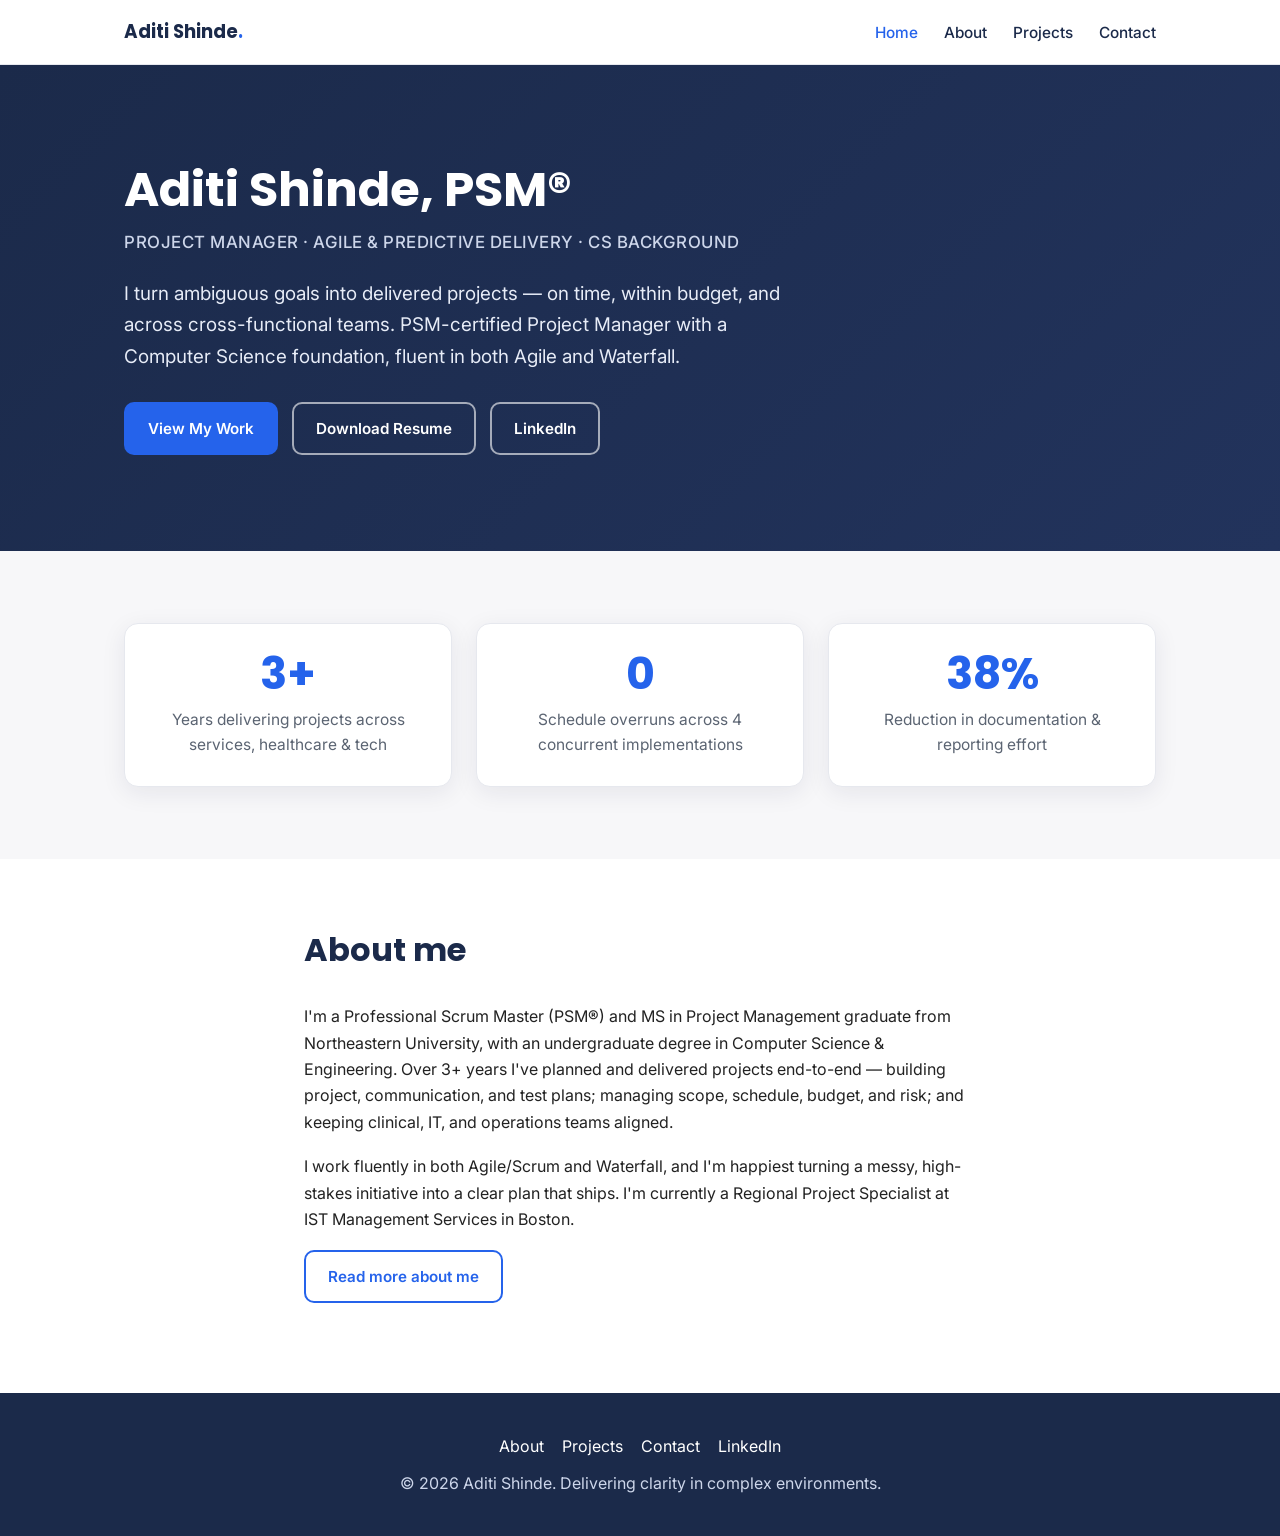
==== index.html @ d598a5fb "Add files via upload" ====
<!DOCTYPE html>
<html lang="en">
<head>
<meta charset="UTF-8">
<meta name="viewport" content="width=device-width, initial-scale=1.0">
<title>Aditi Shinde — Project Manager (PSM®)</title>
<meta name="description" content="Aditi Shinde — PSM-certified Project Manager with a Computer Science background. Agile and Waterfall delivery across services, healthcare, and technology.">
<link rel="preconnect" href="https://fonts.googleapis.com">
<link rel="preconnect" href="https://fonts.gstatic.com" crossorigin>
<link href="https://fonts.googleapis.com/css2?family=Inter:wght@400;500;600&family=Poppins:wght@500;600;700&display=swap" rel="stylesheet">
<link rel="stylesheet" href="styles.css">
</head>
<body>

<nav class="nav">
  <div class="container">
    <a class="brand" href="index.html">Aditi Shinde<span>.</span></a>
    <button class="nav-toggle" aria-label="Menu" onclick="document.getElementById('navlinks').classList.toggle('open')">☰</button>
    <ul class="nav-links" id="navlinks">
      <li><a class="active" href="index.html">Home</a></li>
      <li><a href="about.html">About</a></li>
      <li><a href="projects.html">Projects</a></li>
      <li><a href="contact.html">Contact</a></li>
    </ul>
  </div>
</nav>

<header class="hero">
  <div class="container">
    <h1>Aditi Shinde, PSM®</h1>
    <div class="role">Project Manager · Agile &amp; Predictive Delivery · CS Background</div>
    <p class="lead">I turn ambiguous goals into delivered projects — on time, within budget, and across cross-functional teams. PSM-certified Project Manager with a Computer Science foundation, fluent in both Agile and Waterfall.</p>
    <div class="actions">
      <a class="btn btn-primary" href="projects.html">View My Work</a>
      <a class="btn btn-outline" href="resume.pdf">Download Resume</a>
      <a class="btn btn-outline" href="https://www.linkedin.com/in/REPLACE-ME" target="_blank" rel="noopener">LinkedIn</a>
    </div>
  </div>
</header>

<section class="stats">
  <div class="container">
    <div class="stats-grid">
      <div class="stat"><div class="num">3+</div><div class="label">Years delivering projects across services, healthcare &amp; tech</div></div>
      <div class="stat"><div class="num">0</div><div class="label">Schedule overruns across 4 concurrent implementations</div></div>
      <div class="stat"><div class="num">38%</div><div class="label">Reduction in documentation &amp; reporting effort</div></div>
    </div>
  </div>
</section>

<section>
  <div class="container prose">
    <div class="section-head"><h2>About me</h2></div>
    <p>I'm a Professional Scrum Master (PSM®) and MS in Project Management graduate from Northeastern University, with an undergraduate degree in Computer Science &amp; Engineering. Over 3+ years I've planned and delivered projects end-to-end — building project, communication, and test plans; managing scope, schedule, budget, and risk; and keeping clinical, IT, and operations teams aligned.</p>
    <p>I work fluently in both Agile/Scrum and Waterfall, and I'm happiest turning a messy, high-stakes initiative into a clear plan that ships. I'm currently a Regional Project Specialist at IST Management Services in Boston.</p>
    <p><a class="btn btn-ghost" href="about.html">Read more about me</a></p>
  </div>
</section>

<footer class="footer">
  <div class="container">
    <div class="links">
      <a href="about.html">About</a>
      <a href="projects.html">Projects</a>
      <a href="contact.html">Contact</a>
      <a href="https://www.linkedin.com/in/REPLACE-ME" target="_blank" rel="noopener">LinkedIn</a>
    </div>
    <p>© 2026 Aditi Shinde. Delivering clarity in complex environments.</p>
  </div>
</footer>

</body>
</html>
---- styles.css ----
/* ===== Aditi Shinde — PM Portfolio ===== */
:root{
  --navy:#1B2A4A;
  --navy-2:#22335c;
  --accent:#2563EB;
  --accent-dark:#1d4ed8;
  --light:#F7F7F9;
  --line:#e6e8ee;
  --text:#222222;
  --muted:#5b6472;
  --white:#ffffff;
  --maxw:1080px;
  --radius:14px;
  --shadow:0 6px 24px rgba(20,30,60,.08);
}
*{box-sizing:border-box;margin:0;padding:0}
html{scroll-behavior:smooth}
body{
  font-family:'Inter',system-ui,-apple-system,Segoe UI,Roboto,Arial,sans-serif;
  color:var(--text);line-height:1.65;background:var(--white);
  -webkit-font-smoothing:antialiased;
}
h1,h2,h3,h4,.brand{font-family:'Poppins','Inter',sans-serif;line-height:1.2;color:var(--navy)}
a{color:var(--accent);text-decoration:none}
a:hover{text-decoration:underline}
.container{max-width:var(--maxw);margin:0 auto;padding:0 24px}
section{padding:72px 0}
.muted{color:var(--muted)}
.center{text-align:center}

/* ===== Nav ===== */
.nav{position:sticky;top:0;z-index:50;background:rgba(255,255,255,.92);
  backdrop-filter:saturate(180%) blur(8px);border-bottom:1px solid var(--line)}
.nav .container{display:flex;align-items:center;justify-content:space-between;height:64px}
.brand{font-weight:700;font-size:1.15rem;color:var(--navy)}
.brand span{color:var(--accent)}
.nav-links{display:flex;gap:26px;list-style:none}
.nav-links a{color:var(--navy);font-weight:500;font-size:.96rem}
.nav-links a.active{color:var(--accent)}
.nav-toggle{display:none;background:none;border:0;font-size:1.6rem;color:var(--navy);cursor:pointer}

/* ===== Buttons ===== */
.btn{display:inline-block;padding:12px 22px;border-radius:10px;font-weight:600;
  font-size:.95rem;cursor:pointer;border:2px solid transparent;transition:.15s}
.btn-primary{background:var(--accent);color:#fff}
.btn-primary:hover{background:var(--accent-dark);text-decoration:none}
.btn-outline{background:transparent;color:#fff;border-color:rgba(255,255,255,.6)}
.btn-outline:hover{background:rgba(255,255,255,.12);text-decoration:none}
.btn-ghost{background:transparent;color:var(--accent);border-color:var(--accent)}
.btn-ghost:hover{background:var(--accent);color:#fff;text-decoration:none}

/* ===== Hero ===== */
.hero{background:linear-gradient(135deg,var(--navy),var(--navy-2));color:#fff;padding:96px 0}
.hero h1{color:#fff;font-size:3rem;margin-bottom:10px}
.hero .role{color:#cdd6ea;font-weight:500;letter-spacing:.5px;font-size:1.05rem;margin-bottom:22px;text-transform:uppercase}
.hero p.lead{color:#e7ecf7;font-size:1.18rem;max-width:680px;margin-bottom:30px}
.hero .actions{display:flex;gap:14px;flex-wrap:wrap}

/* ===== Stats ===== */
.stats{background:var(--light)}
.stats-grid{display:grid;grid-template-columns:repeat(3,1fr);gap:24px}
.stat{background:#fff;border:1px solid var(--line);border-radius:var(--radius);
  padding:28px 24px;text-align:center;box-shadow:var(--shadow)}
.stat .num{font-family:'Poppins',sans-serif;font-size:2.8rem;font-weight:700;color:var(--accent);line-height:1}
.stat .label{margin-top:10px;color:var(--muted);font-size:.97rem}

/* ===== Generic section headings ===== */
.section-head{margin-bottom:34px}
.section-head h2{font-size:2rem}
.section-head p{color:var(--muted);margin-top:8px;max-width:680px}
.prose{max-width:720px}
.prose p{margin-bottom:18px}
.prose h3{margin:28px 0 12px;font-size:1.25rem}
.prose ul{margin:0 0 18px 20px}
.prose li{margin-bottom:8px}

/* ===== Cards / grid ===== */
.grid-2{display:grid;grid-template-columns:repeat(2,1fr);gap:26px}
.card{background:#fff;border:1px solid var(--line);border-radius:var(--radius);
  padding:28px;box-shadow:var(--shadow);transition:.18s}
.card:hover{transform:translateY(-3px);box-shadow:0 12px 30px rgba(20,30,60,.12)}
.card h3{font-size:1.25rem;margin-bottom:10px}
.card .tags{margin:14px 0 18px;color:var(--accent);font-size:.86rem;font-weight:600}
.meta-line{color:var(--muted);font-size:.92rem;margin-bottom:24px;
  padding-bottom:18px;border-bottom:1px solid var(--line)}

/* ===== Credentials columns ===== */
.cred-grid{display:grid;grid-template-columns:repeat(2,1fr);gap:24px;margin-top:30px}
.cred{background:var(--light);border:1px solid var(--line);border-radius:var(--radius);padding:22px}
.cred h4{font-size:1.05rem;margin-bottom:10px}
.cred ul{list-style:none}
.cred li{margin-bottom:7px;font-size:.95rem;color:#333}

/* ===== Experience ===== */
.exp{border-left:3px solid var(--accent);padding:4px 0 4px 22px;margin-bottom:26px}
.exp h3{font-size:1.12rem}
.exp .when{color:var(--muted);font-size:.9rem;margin:2px 0 8px}

/* ===== Contact ===== */
.contact-grid{display:grid;grid-template-columns:1fr 1fr;gap:30px;align-items:start}
.contact-card{background:var(--light);border:1px solid var(--line);border-radius:var(--radius);padding:28px}
.contact-card p{margin-bottom:10px}

/* ===== Footer ===== */
.footer{background:var(--navy);color:#cdd6ea;padding:40px 0;text-align:center}
.footer a{color:#fff}
.footer .links{margin-bottom:10px;display:flex;gap:18px;justify-content:center;flex-wrap:wrap}

/* ===== Back link ===== */
.back{display:inline-block;margin-bottom:18px;font-weight:600}

/* ===== Responsive ===== */
@media(max-width:820px){
  .nav-links{position:absolute;top:64px;left:0;right:0;background:#fff;flex-direction:column;
    gap:0;border-bottom:1px solid var(--line);display:none}
  .nav-links.open{display:flex}
  .nav-links li{padding:14px 24px;border-top:1px solid var(--line)}
  .nav-toggle{display:block}
  .stats-grid,.grid-2,.cred-grid,.contact-grid{grid-template-columns:1fr}
  .hero h1{font-size:2.3rem}
  .hero{padding:72px 0}
  section{padding:56px 0}
}
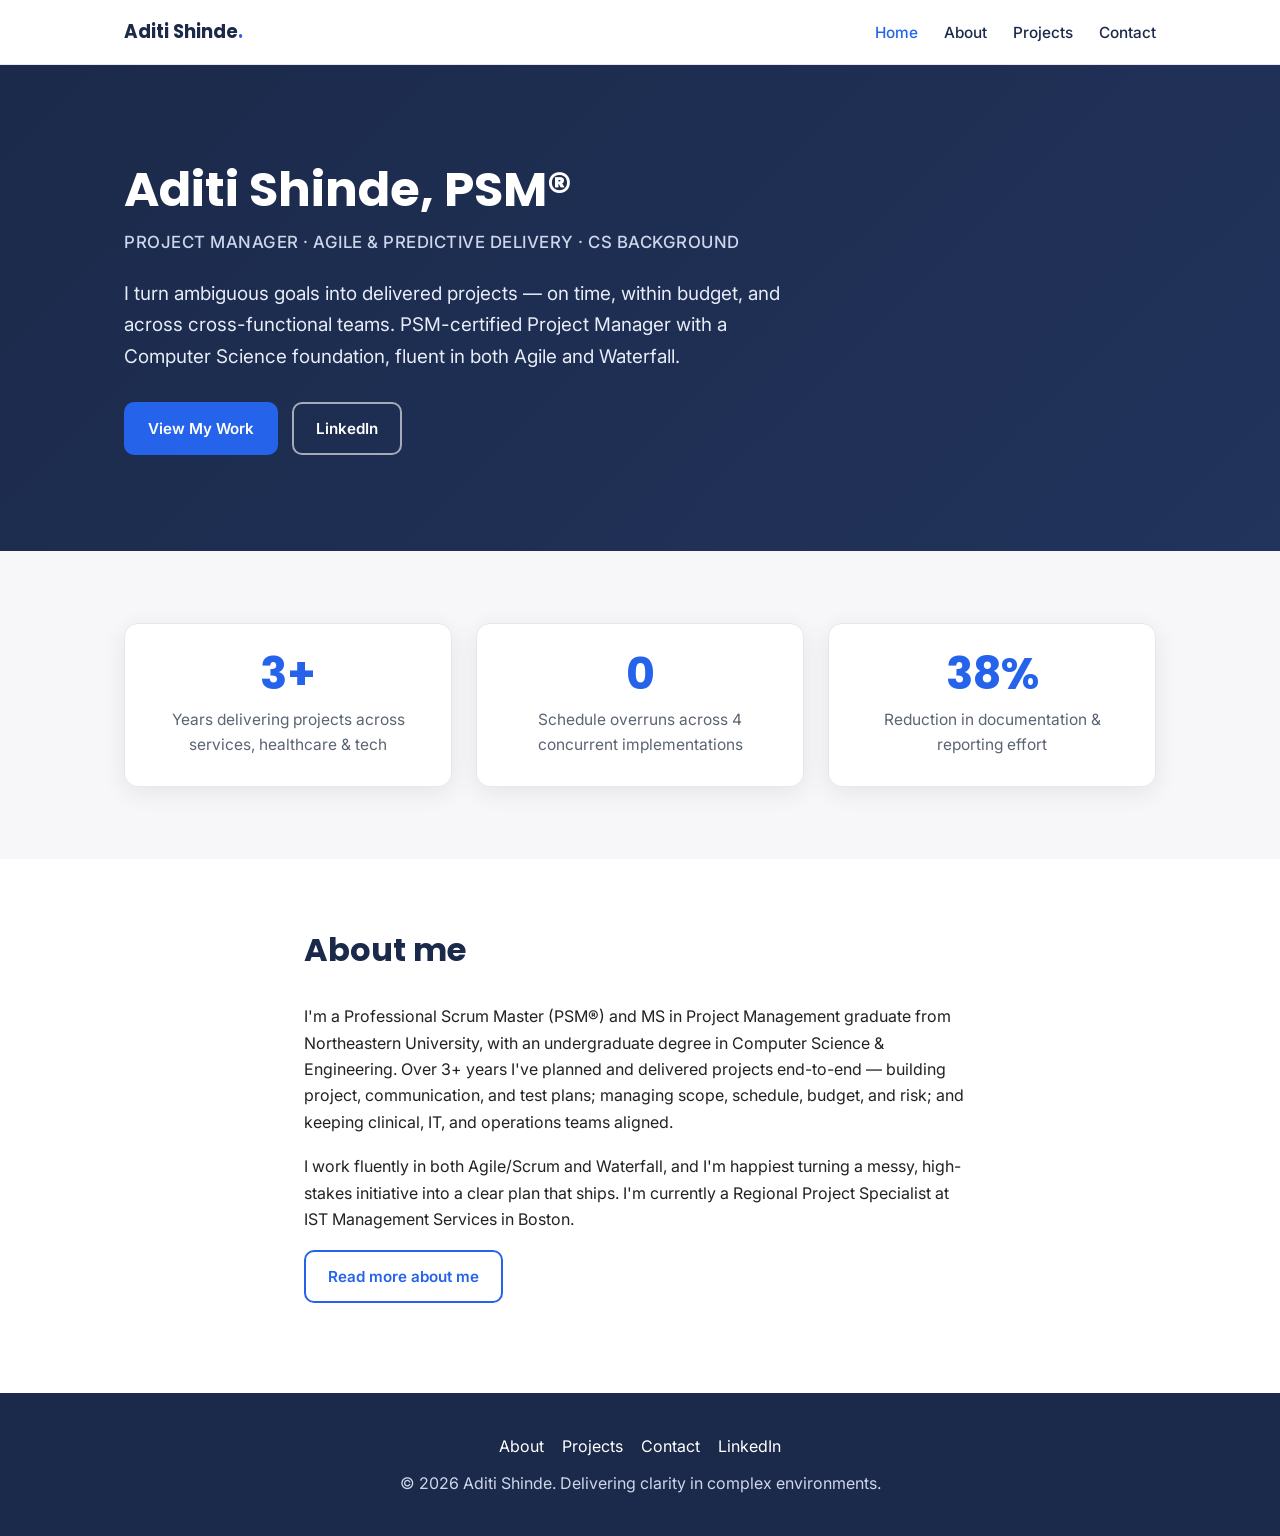
==== commit a69b1740: "Remove resume download and PDF file Co-Authored-By: Claude Opus 4.8 (1M context) <noreply@anthropic." ====
--- a/index.html
+++ b/index.html
@@ -32,8 +32,7 @@
     <p class="lead">I turn ambiguous goals into delivered projects — on time, within budget, and across cross-functional teams. PSM-certified Project Manager with a Computer Science foundation, fluent in both Agile and Waterfall.</p>
     <div class="actions">
       <a class="btn btn-primary" href="projects.html">View My Work</a>
-      <a class="btn btn-outline" href="resume.pdf">Download Resume</a>
-      <a class="btn btn-outline" href="https://www.linkedin.com/in/REPLACE-ME" target="_blank" rel="noopener">LinkedIn</a>
+      <a class="btn btn-outline" href="https://www.linkedin.com/in/aditishinde29/" target="_blank" rel="noopener">LinkedIn</a>
     </div>
   </div>
 </header>
@@ -63,7 +62,7 @@
       <a href="about.html">About</a>
       <a href="projects.html">Projects</a>
       <a href="contact.html">Contact</a>
-      <a href="https://www.linkedin.com/in/REPLACE-ME" target="_blank" rel="noopener">LinkedIn</a>
+      <a href="https://www.linkedin.com/in/aditishinde29/" target="_blank" rel="noopener">LinkedIn</a>
     </div>
     <p>© 2026 Aditi Shinde. Delivering clarity in complex environments.</p>
   </div>
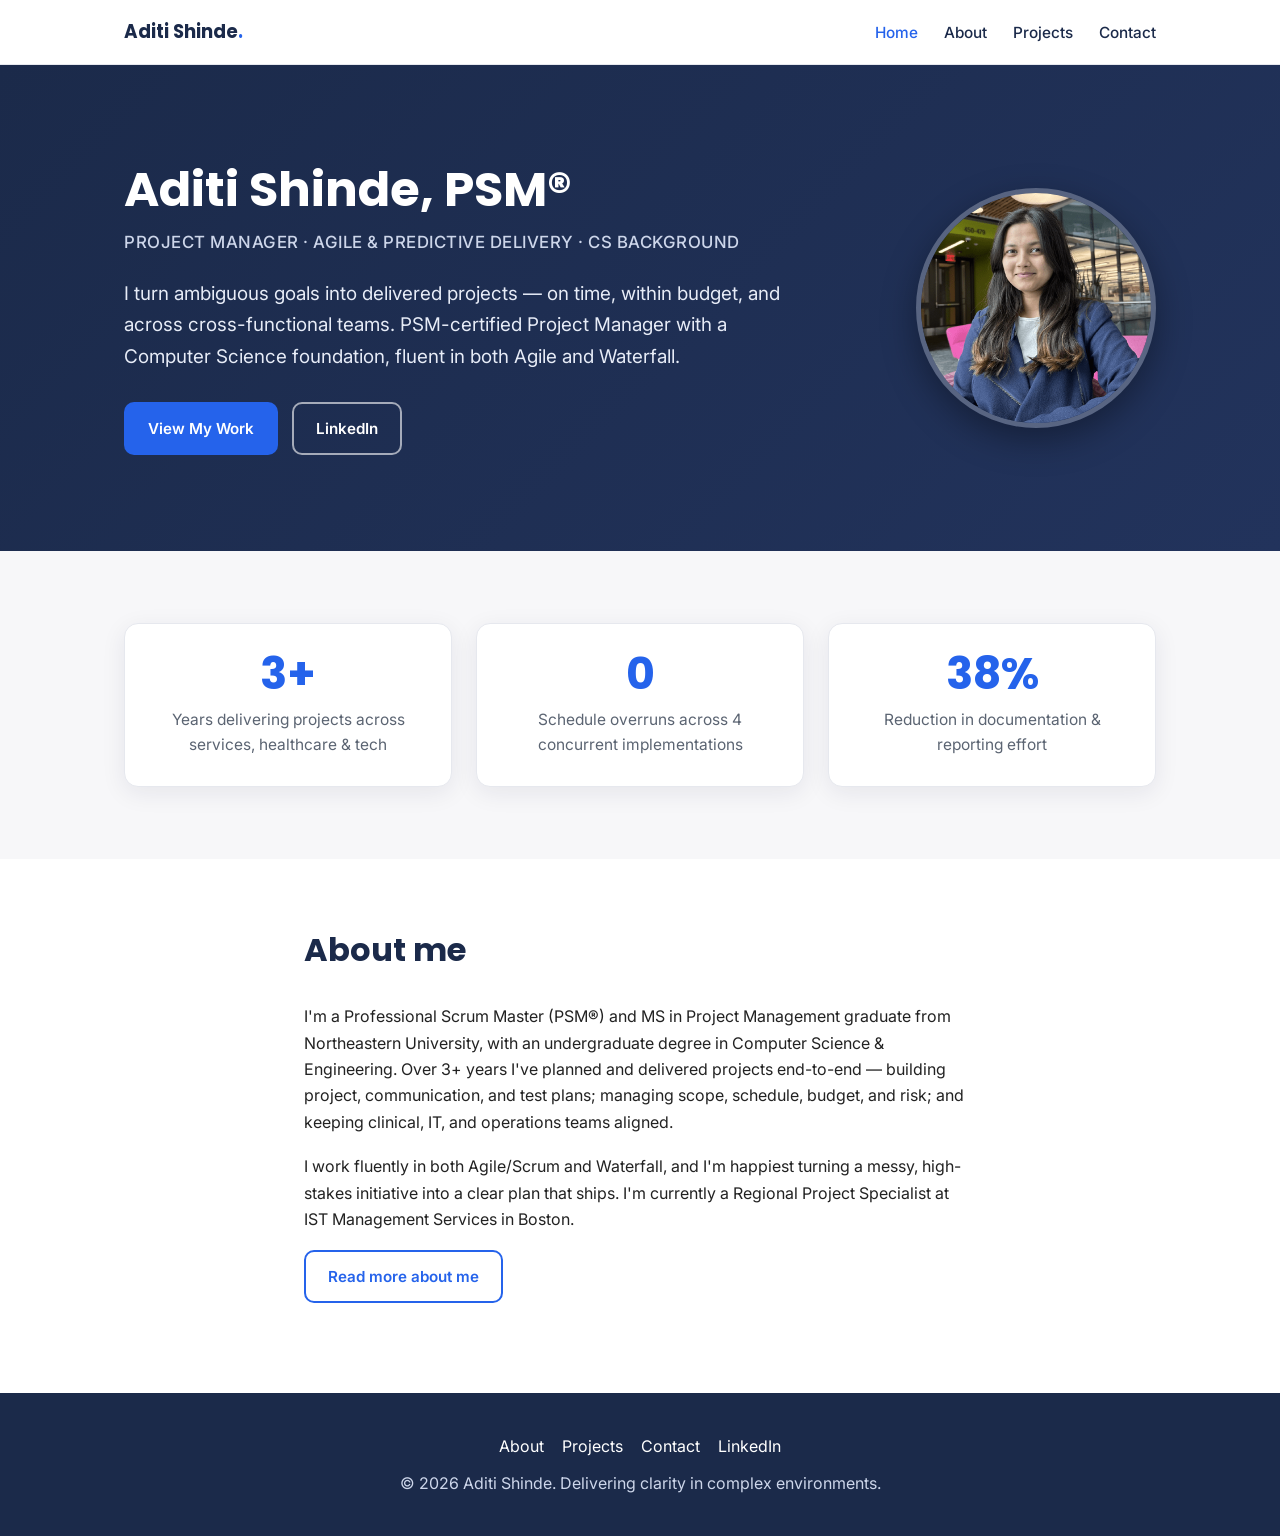
==== commit b6b76031: "Add profile photo to home page hero Co-Authored-By: Claude Opus 4.8 (1M context) <noreply@anthropic." ====
--- a/index.html
+++ b/index.html
@@ -26,14 +26,17 @@
 </nav>
 
 <header class="hero">
-  <div class="container">
-    <h1>Aditi Shinde, PSM®</h1>
-    <div class="role">Project Manager · Agile &amp; Predictive Delivery · CS Background</div>
-    <p class="lead">I turn ambiguous goals into delivered projects — on time, within budget, and across cross-functional teams. PSM-certified Project Manager with a Computer Science foundation, fluent in both Agile and Waterfall.</p>
-    <div class="actions">
-      <a class="btn btn-primary" href="projects.html">View My Work</a>
-      <a class="btn btn-outline" href="https://www.linkedin.com/in/aditishinde29/" target="_blank" rel="noopener">LinkedIn</a>
+  <div class="container hero-inner">
+    <div class="hero-text">
+      <h1>Aditi Shinde, PSM®</h1>
+      <div class="role">Project Manager · Agile &amp; Predictive Delivery · CS Background</div>
+      <p class="lead">I turn ambiguous goals into delivered projects — on time, within budget, and across cross-functional teams. PSM-certified Project Manager with a Computer Science foundation, fluent in both Agile and Waterfall.</p>
+      <div class="actions">
+        <a class="btn btn-primary" href="projects.html">View My Work</a>
+        <a class="btn btn-outline" href="https://www.linkedin.com/in/aditishinde29/" target="_blank" rel="noopener">LinkedIn</a>
+      </div>
     </div>
+    <img class="hero-photo" src="profile.png" alt="Aditi Shinde">
   </div>
 </header>
 
--- a/styles.css
+++ b/styles.css
@@ -55,6 +55,10 @@
 .hero .role{color:#cdd6ea;font-weight:500;letter-spacing:.5px;font-size:1.05rem;margin-bottom:22px;text-transform:uppercase}
 .hero p.lead{color:#e7ecf7;font-size:1.18rem;max-width:680px;margin-bottom:30px}
 .hero .actions{display:flex;gap:14px;flex-wrap:wrap}
+.hero-inner{display:flex;align-items:center;gap:48px;justify-content:space-between}
+.hero-text{flex:1;min-width:0}
+.hero-photo{width:240px;height:240px;border-radius:50%;object-fit:cover;
+  border:5px solid rgba(255,255,255,.25);box-shadow:0 12px 34px rgba(0,0,0,.35);flex-shrink:0}
 
 /* ===== Stats ===== */
 .stats{background:var(--light)}
@@ -118,6 +122,9 @@
   .nav-toggle{display:block}
   .stats-grid,.grid-2,.cred-grid,.contact-grid{grid-template-columns:1fr}
   .hero h1{font-size:2.3rem}
+  .hero-inner{flex-direction:column-reverse;text-align:center;gap:28px}
+  .hero .actions{justify-content:center}
+  .hero-photo{width:160px;height:160px}
   .hero{padding:72px 0}
   section{padding:56px 0}
 }
